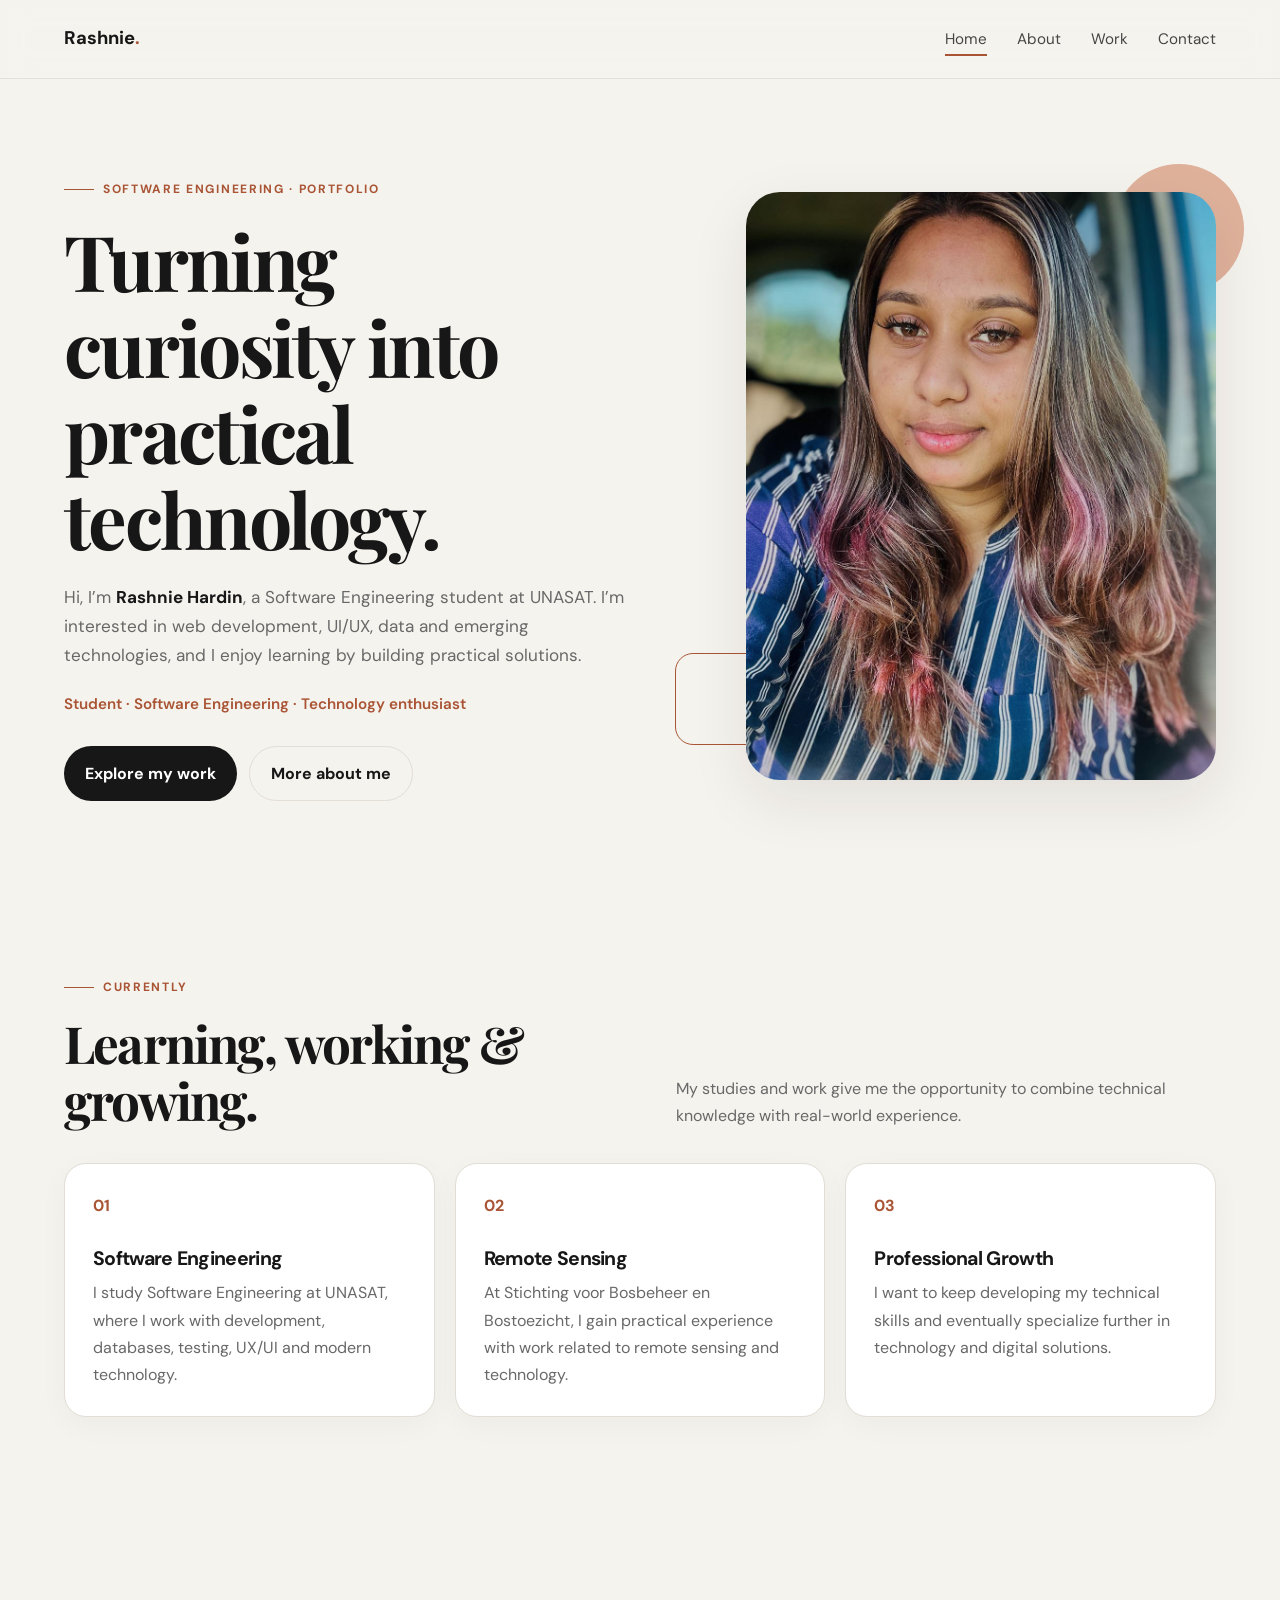
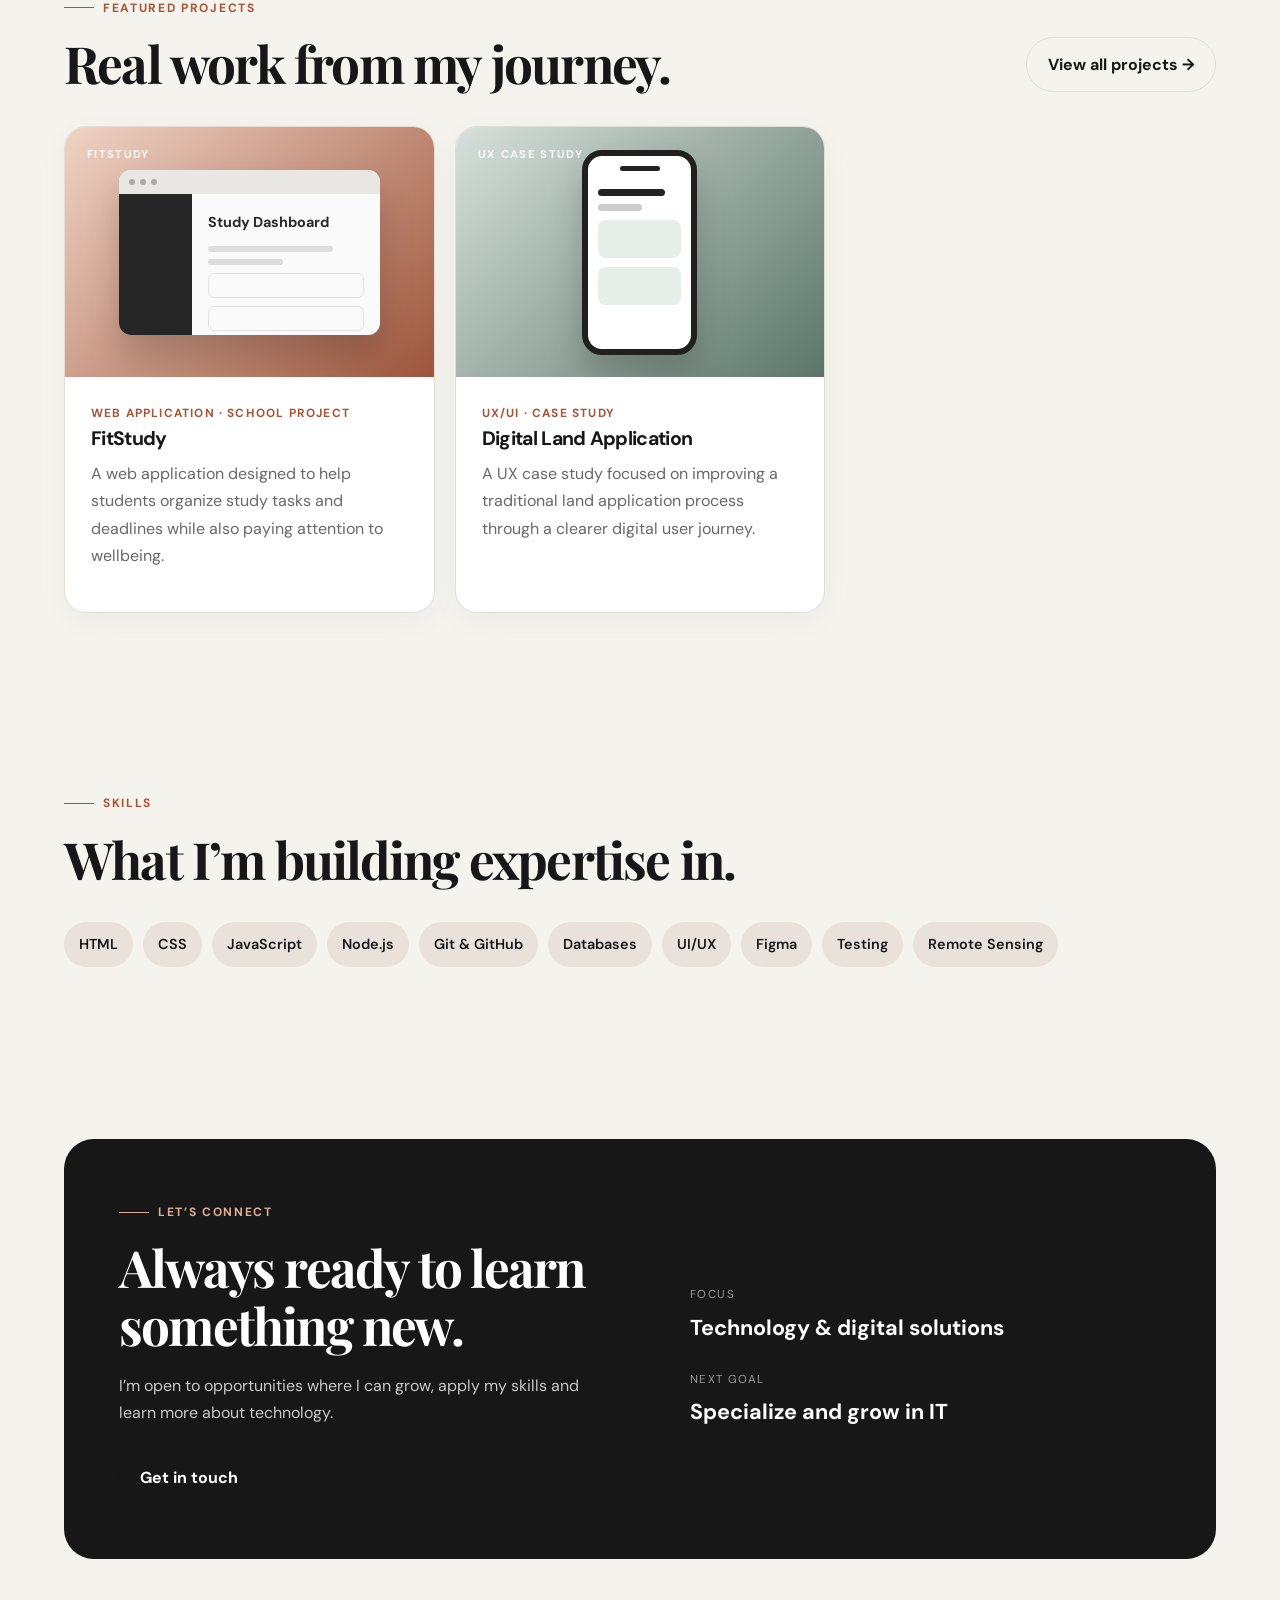
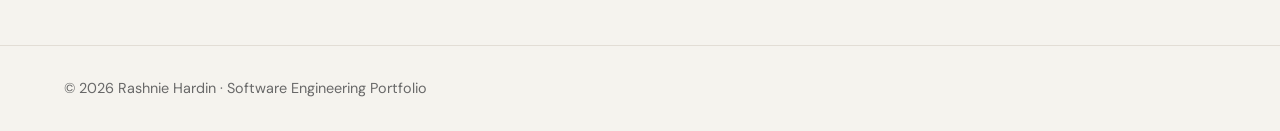
==== index.html @ 49adadfa "Fix Ducky requirements" ====
<!doctype html>
<html lang="en">
<head><meta charset="UTF-8"><meta name="viewport" content="width=device-width,initial-scale=1.0">
<meta name="description" content="Rashnie Hardin — Software Engineering student and aspiring technology professional.">
<title>Home | Rashnie Hardin</title><link rel="icon" href="/img/favicon.png" sizes="32x32" />
<meta property="og:type" content="website">
<meta property="og:title" content="Home | Rashnie Hardin">
<meta property="og:description" content="Rashnie Hardin — Software Engineering student and aspiring technology professional.">
<meta property="og:image" content="https://rashnieh.github.io/img/og-image.png">
<meta property="og:image:width" content="1200">
<meta property="og:image:height" content="630">
<meta name="twitter:card" content="summary_large_image">
<meta name="twitter:title" content="Home | Rashnie Hardin">
<meta name="twitter:description" content="Rashnie Hardin — Software Engineering student and aspiring technology professional.">
<meta name="twitter:image" content="https://rashnieh.github.io/img/og-image.png">
<meta name="twitter:image:width" content="1200">
<meta name="twitter:image:height" content="630"><link rel="stylesheet" href="css/main.css"></head>
<body>
<header class="site-header"><div class="container nav"><a class="brand" href="./index.html">Rashnie<span>.</span></a><button class="menu-toggle" aria-label="Open menu">☰</button><ul class="nav-links"><li><a class="active" href="./index.html">Home</a></li><li><a href="./about.html">About</a></li><li><a href="./work.html">Work</a></li><li><a href="./contact.html">Contact</a></li></ul></div></header>
<main>
<section class="hero"><div class="container hero-grid"><div class="hero-copy"><div class="eyebrow">Software Engineering · Portfolio</div><h1>Turning curiosity into practical technology.</h1><p>Hi, I’m <strong>Rashnie Hardin</strong>, a Software Engineering student at UNASAT. I’m interested in web development, UI/UX, data and emerging technologies, and I enjoy learning by building practical solutions.</p><p class="hero-meta">Student · Software Engineering · Technology enthusiast</p><div class="actions"><a class="btn" href="./work.html">Explore my work</a><a class="btn secondary" href="./about.html">More about me</a></div></div><div class="hero-photo"><img src="./img/profile.jpg" alt="Portrait of Rashnie Hardin"></div></div></section>

<section class="section intro-section"><div class="container"><div class="section-head"><div><div class="eyebrow">Currently</div><h2>Learning, working & growing.</h2></div><p>My studies and work give me the opportunity to combine technical knowledge with real-world experience.</p></div><div class="grid cards"><article class="card"><span class="card-number">01</span><h3>Software Engineering</h3><p>I study Software Engineering at UNASAT, where I work with development, databases, testing, UX/UI and modern technology.</p></article><article class="card"><span class="card-number">02</span><h3>Remote Sensing</h3><p>At Stichting voor Bosbeheer en Bostoezicht, I gain practical experience with work related to remote sensing and technology.</p></article><article class="card"><span class="card-number">03</span><h3>Professional Growth</h3><p>I want to keep developing my technical skills and eventually specialize further in technology and digital solutions.</p></article></div></div></section>

<section class="section"><div class="container"><div class="section-head"><div><div class="eyebrow">Featured projects</div><h2>Real work from my journey.</h2></div><a class="btn secondary" href="./work.html">View all projects →</a></div>
<div class="grid cards">
<a class="card project-card" href="./work.html#fitstudy"><div class="project-visual visual-one"><span class="visual-label">FITSTUDY</span><div class="browser"><div class="browser-top"><i></i><i></i><i></i></div><div class="dashboard"><div class="dash-side"></div><div class="dash-main"><b>Study Dashboard</b><span></span><span class="short"></span><div class="task-row"></div><div class="task-row"></div></div></div></div></div><div class="project-info"><div class="project-type">Web application · School project</div><h3>FitStudy</h3><p>A web application designed to help students organize study tasks and deadlines while also paying attention to wellbeing.</p></div></a>
<a class="card project-card" href="./work.html#digital-land"><div class="project-visual visual-two"><span class="visual-label">UX CASE STUDY</span><div class="phone"><div class="phone-top"></div><div class="phone-line"></div><div class="phone-line short"></div><div class="phone-box"></div><div class="phone-box"></div></div></div><div class="project-info"><div class="project-type">UX/UI · Case study</div><h3>Digital Land Application</h3><p>A UX case study focused on improving a traditional land application process through a clearer digital user journey.</p></div></a>
</div></div></section>

<section class="section skills-section"><div class="container"><div class="section-head"><div><div class="eyebrow">Skills</div><h2>What I’m building expertise in.</h2></div></div><div class="skills"><span class="skill">HTML</span><span class="skill">CSS</span><span class="skill">JavaScript</span><span class="skill">Node.js</span><span class="skill">Git & GitHub</span><span class="skill">Databases</span><span class="skill">UI/UX</span><span class="skill">Figma</span><span class="skill">Testing</span><span class="skill">Remote Sensing</span></div></div></section>
<section class="section"><div class="container"><div class="contact-box"><div><div class="eyebrow light">Let’s connect</div><h2>Always ready to learn something new.</h2><p>I’m open to opportunities where I can grow, apply my skills and learn more about technology.</p><a class="btn" href="./contact.html">Get in touch</a></div><div class="contact-highlight"><span>Focus</span><strong>Technology & digital solutions</strong><span>Next goal</span><strong>Specialize and grow in IT</strong></div></div></div></section>
</main><footer class="footer"><div class="container">© 2026 Rashnie Hardin · Software Engineering Portfolio</div></footer><script src="js/main.js"></script></body></html>
---- css/main.css ----
@import url('https://fonts.googleapis.com/css2?family=DM+Sans:wght@400;500;600;700&family=Playfair+Display:wght@600;700&display=swap');
:root{--bg:#f5f3ee;--surface:#fff;--ink:#171717;--muted:#686868;--accent:#a95434;--accent2:#d29a7e;--line:#e2ddd5;--shadow:0 20px 60px rgba(35,25,18,.09);--radius:22px;--max:1160px}*{box-sizing:border-box;margin:0;padding:0}html{scroll-behavior:smooth}body{font-family:"DM Sans",Arial,sans-serif;background:var(--bg);color:var(--ink);line-height:1.7}a{color:inherit;text-decoration:none}img{max-width:100%;display:block}.container{width:min(var(--max),90%);margin:auto}.site-header{position:sticky;top:0;z-index:50;background:rgba(245,243,238,.92);backdrop-filter:blur(15px);border-bottom:1px solid rgba(226,221,213,.8)}.nav{min-height:78px;display:flex;align-items:center;justify-content:space-between;gap:24px}.brand{font-weight:700;font-size:1.15rem}.brand span{color:var(--accent)}.nav-links{display:flex;gap:30px;list-style:none}.nav-links a{font-size:.95rem;color:#454545;position:relative}.nav-links a:after{content:"";position:absolute;left:0;bottom:-7px;width:0;height:2px;background:var(--accent);transition:.25s}.nav-links a:hover:after,.nav-links a.active:after{width:100%}.menu-toggle{display:none;border:0;background:transparent;font-size:1.6rem;cursor:pointer}.hero{padding:92px 0 82px}.hero-grid{display:grid;grid-template-columns:1.05fr .95fr;align-items:center;gap:72px}.eyebrow{display:inline-flex;align-items:center;gap:9px;color:var(--accent);font-weight:700;text-transform:uppercase;letter-spacing:.14em;font-size:.75rem;margin-bottom:17px}.eyebrow:before{content:"";width:30px;height:1px;background:var(--accent)}.eyebrow.light{color:#e2ad94}.eyebrow.light:before{background:#e2ad94}h1,h2,h3{line-height:1.12;letter-spacing:-.035em}h1,h2{font-family:"Playfair Display",Georgia,serif}h1{font-size:clamp(3rem,6vw,5.6rem);max-width:800px}h2{font-size:clamp(2.15rem,4vw,3.4rem)}h3{font-size:1.22rem}.hero-copy p{font-size:1.07rem;color:var(--muted);max-width:650px;margin:22px 0}.hero-copy strong{color:var(--ink)}.hero-meta{font-weight:600!important;color:var(--accent)!important;font-size:.95rem!important}.actions{display:flex;gap:12px;flex-wrap:wrap;margin-top:28px}.btn{display:inline-flex;align-items:center;justify-content:center;padding:13px 21px;border-radius:999px;background:var(--ink);color:white;font-weight:700;transition:.25s}.btn:hover{transform:translateY(-2px);background:var(--accent)}.btn.secondary{background:transparent;color:var(--ink);border:1px solid var(--line)}.btn.secondary:hover{background:#fff}.hero-photo{position:relative}.hero-photo img{width:100%;max-width:470px;margin-left:auto;aspect-ratio:4/5;object-fit:cover;border-radius:34px;box-shadow:var(--shadow);filter:saturate(.9)}.hero-photo:before{content:"";position:absolute;width:130px;height:130px;border-radius:50%;background:#dfb19b;right:-28px;top:-28px;z-index:-1}.hero-photo:after{content:"";position:absolute;width:90px;height:90px;border:1px solid var(--accent);left:-28px;bottom:35px;border-radius:18px;z-index:-1}.section{padding:86px 0}.soft-section{background:#eee9e1}.section-head{display:flex;justify-content:space-between;gap:30px;align-items:end;margin-bottom:34px}.section-head p{color:var(--muted);max-width:540px}.grid{display:grid;gap:20px}.cards{grid-template-columns:repeat(3,1fr)}.card{background:var(--surface);border:1px solid var(--line);border-radius:var(--radius);padding:28px;box-shadow:0 8px 30px rgba(35,25,18,.035);transition:.25s}.card:hover{transform:translateY(-5px);box-shadow:var(--shadow)}.card p{color:var(--muted);margin-top:10px}.card-number{display:block;color:var(--accent);font-weight:700;margin-bottom:28px}.project-card{overflow:hidden;padding:0}.project-visual{height:250px;padding:25px;display:flex;align-items:center;justify-content:center;position:relative;overflow:hidden}.visual-one{background:linear-gradient(135deg,#f0d3c5,#9d563c)}.visual-two{background:linear-gradient(135deg,#d7e0dc,#5c766b)}.visual-three{background:linear-gradient(135deg,#e5d5b9,#846c49)}.visual-four{background:linear-gradient(135deg,#ddd6e5,#675c76)}.visual-label{position:absolute;top:18px;left:22px;color:rgba(255,255,255,.9);font-size:.7rem;font-weight:700;letter-spacing:.12em}.browser{width:82%;height:165px;background:#fafafa;border-radius:12px;box-shadow:0 20px 35px rgba(0,0,0,.18);overflow:hidden}.browser.large{width:85%;height:225px}.browser-top{height:24px;background:#e9e7e4;display:flex;align-items:center;gap:5px;padding-left:10px}.browser-top i{width:6px;height:6px;border-radius:50%;background:#aaa}.dashboard{display:grid;grid-template-columns:28% 72%;height:calc(100% - 24px)}.dash-side{background:#262626}.dash-main{padding:16px;color:#292929}.dash-main b{display:block;font-size:.9rem;margin-bottom:12px}.dash-main>span{display:block;width:80%;height:6px;background:#ddd;border-radius:6px;margin:7px 0}.dash-main>span.short{width:48%}.task-row{height:25px;border:1px solid #e1e1e1;border-radius:6px;margin-top:8px}.phone{width:115px;height:205px;border:6px solid #202020;border-radius:20px;background:#fff;padding:22px 10px;box-shadow:0 20px 35px rgba(0,0,0,.18)}.phone-top{width:40px;height:5px;border-radius:5px;background:#222;margin:-12px auto 18px}.phone-line{height:7px;width:80%;background:#222;border-radius:5px;margin-bottom:8px}.phone-line.short{width:52%;background:#ccc}.phone-box{height:38px;background:#e7eee9;border-radius:8px;margin-top:9px}.parts{width:190px;height:150px;position:relative}.parts div{position:absolute;background:#5a4635;border-radius:35%}.parts div:nth-child(1){width:70px;height:45px;left:10px;top:10px;transform:rotate(18deg)}.parts div:nth-child(2){width:50px;height:85px;right:15px;top:0;transform:rotate(-25deg)}.parts div:nth-child(3){width:85px;height:35px;left:55px;bottom:20px;transform:rotate(-10deg)}.parts div:nth-child(4){width:38px;height:38px;left:5px;bottom:0;border-radius:50%}.large-parts{transform:scale(1.25)}.code-window{width:78%;background:#1d1d1d;border-radius:13px;padding:28px;color:#eee;display:grid;gap:9px;box-shadow:0 20px 35px rgba(0,0,0,.18)}.code-window span{color:#d6a58e;font-size:1.8rem}.code-window b{font-size:1.2rem}.code-window em{color:#aaa;font-style:normal;font-size:.8rem}.project-info{padding:26px}.project-info h3{margin-top:5px}.project-info p{color:var(--muted);margin:10px 0 17px}.project-type{font-size:.74rem;color:var(--accent);font-weight:700;text-transform:uppercase;letter-spacing:.1em}.tag-list{display:flex;gap:8px;flex-wrap:wrap}.tag{font-size:.76rem;border:1px solid var(--line);padding:6px 10px;border-radius:999px;color:#555}.skills{display:flex;flex-wrap:wrap;gap:10px}.skill{padding:10px 15px;border-radius:999px;background:#e9e2da;font-weight:600;font-size:.9rem}.contact-box{background:var(--ink);color:white;border-radius:30px;padding:55px;display:grid;grid-template-columns:1fr 1fr;gap:60px}.contact-box p{color:#c8c8c8;margin:18px 0 25px}.contact-links{display:grid;gap:12px}.contact-link{padding:16px 18px;border:1px solid #393939;border-radius:14px}.contact-link:hover{border-color:#777}.contact-highlight{display:flex;flex-direction:column;justify-content:center;gap:5px;padding:20px}.contact-highlight span{color:#999;text-transform:uppercase;letter-spacing:.12em;font-size:.72rem;margin-top:18px}.contact-highlight strong{font-size:1.35rem}.page-hero{padding:78px 0 48px}.page-hero p{max-width:700px;color:var(--muted);margin-top:18px;font-size:1.05rem}.about-facts{display:grid;gap:13px}.fact-card{background:white;border:1px solid var(--line);border-radius:17px;padding:20px}.fact-card span{display:block;color:var(--accent);font-size:.75rem;font-weight:700;text-transform:uppercase;letter-spacing:.1em}.fact-card strong{display:block;margin-top:4px}.prose p{color:var(--muted);margin:0 0 18px}.experience-grid{display:grid;grid-template-columns:1fr 1fr;gap:20px}.experience-card{background:white;border:1px solid var(--line);border-radius:22px;padding:30px}.experience-card p{color:var(--muted);margin:13px 0 18px}.experience-top{display:flex;justify-content:space-between;color:var(--accent);font-size:.76rem;font-weight:700;text-transform:uppercase;letter-spacing:.08em;margin-bottom:25px}.timeline{display:grid;gap:15px}.timeline-item{display:grid;grid-template-columns:90px 1fr;gap:25px;padding:22px 0;border-top:1px solid var(--line)}.timeline-item time{color:var(--accent);font-weight:700}.timeline-item p{color:var(--muted);margin-top:5px}.goal-box{background:#e8ddd3;border-radius:28px;padding:48px;max-width:900px}.goal-box p{color:#655d57;max-width:720px;margin-top:15px}.project-list{display:grid;gap:28px}.large-project{display:grid;grid-template-columns:1fr 1fr;background:white;border:1px solid var(--line);border-radius:28px;overflow:hidden}.large-project.reverse .large-project-visual{order:2}.large-project.reverse .large-project-info{order:1}.large-project-visual{min-height:450px;padding:45px;display:flex;align-items:center;justify-content:center;position:relative}.large-project-info{padding:48px;display:flex;flex-direction:column;justify-content:center}.large-project-info h2{margin:8px 0 18px}.large-project-info p{color:var(--muted);margin:0 0 14px}.large-project-info .tag-list{margin-top:10px}.notice{padding:16px 18px;border:1px dashed #cdbfb2;background:#fffaf5;border-radius:14px;color:#655b54;margin-top:20px}form{display:grid;gap:13px}input,textarea{width:100%;padding:15px 16px;border-radius:12px;border:1px solid #3a3a3a;background:#222;color:white;font:inherit;outline:none}input:focus,textarea:focus{border-color:#aaa}textarea{min-height:145px;resize:vertical}button{border:0;cursor:pointer;font:inherit}.footer{padding:30px 0;border-top:1px solid var(--line);color:var(--muted);font-size:.9rem}@media(max-width:850px){.menu-toggle{display:block}.nav-links{display:none;position:absolute;top:78px;left:0;right:0;padding:18px 5%;background:var(--bg);border-bottom:1px solid var(--line);flex-direction:column;gap:15px}.nav-links.open{display:flex}.hero-grid,.contact-box,.large-project{grid-template-columns:1fr;gap:0}.large-project.reverse .large-project-visual,.large-project.reverse .large-project-info{order:initial}.cards{grid-template-columns:1fr 1fr}.experience-grid{grid-template-columns:1fr}.hero{padding-top:55px}.large-project-visual{min-height:350px}.large-project-info{padding:34px}.about-split{grid-template-columns:1fr}.contact-box{gap:30px}}@media(max-width:560px){.cards{grid-template-columns:1fr}.section{padding:60px 0}.contact-box{padding:30px 22px}.timeline-item{grid-template-columns:1fr;gap:5px}.goal-box{padding:30px 22px}.large-project-visual{min-height:280px;padding:25px}.browser{width:92%}.browser.large{width:96%}h1{font-size:2.9rem}}
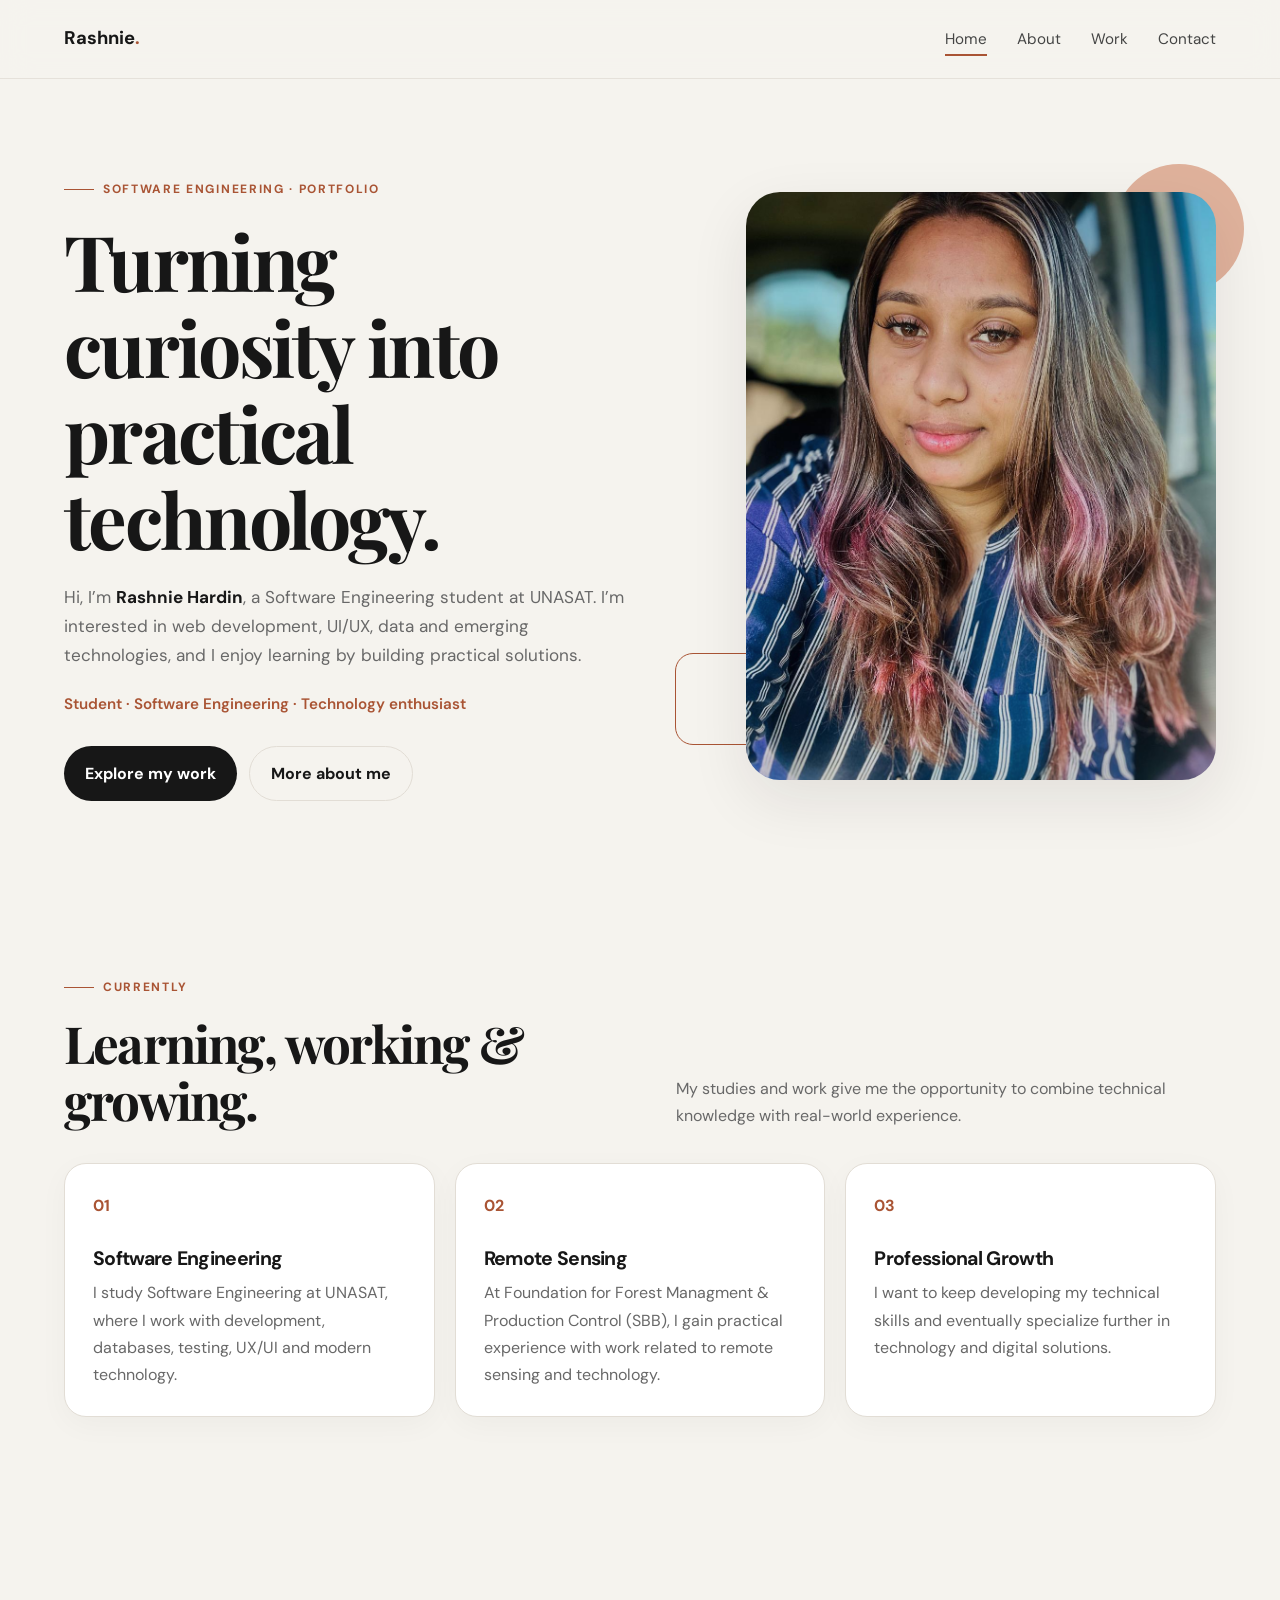
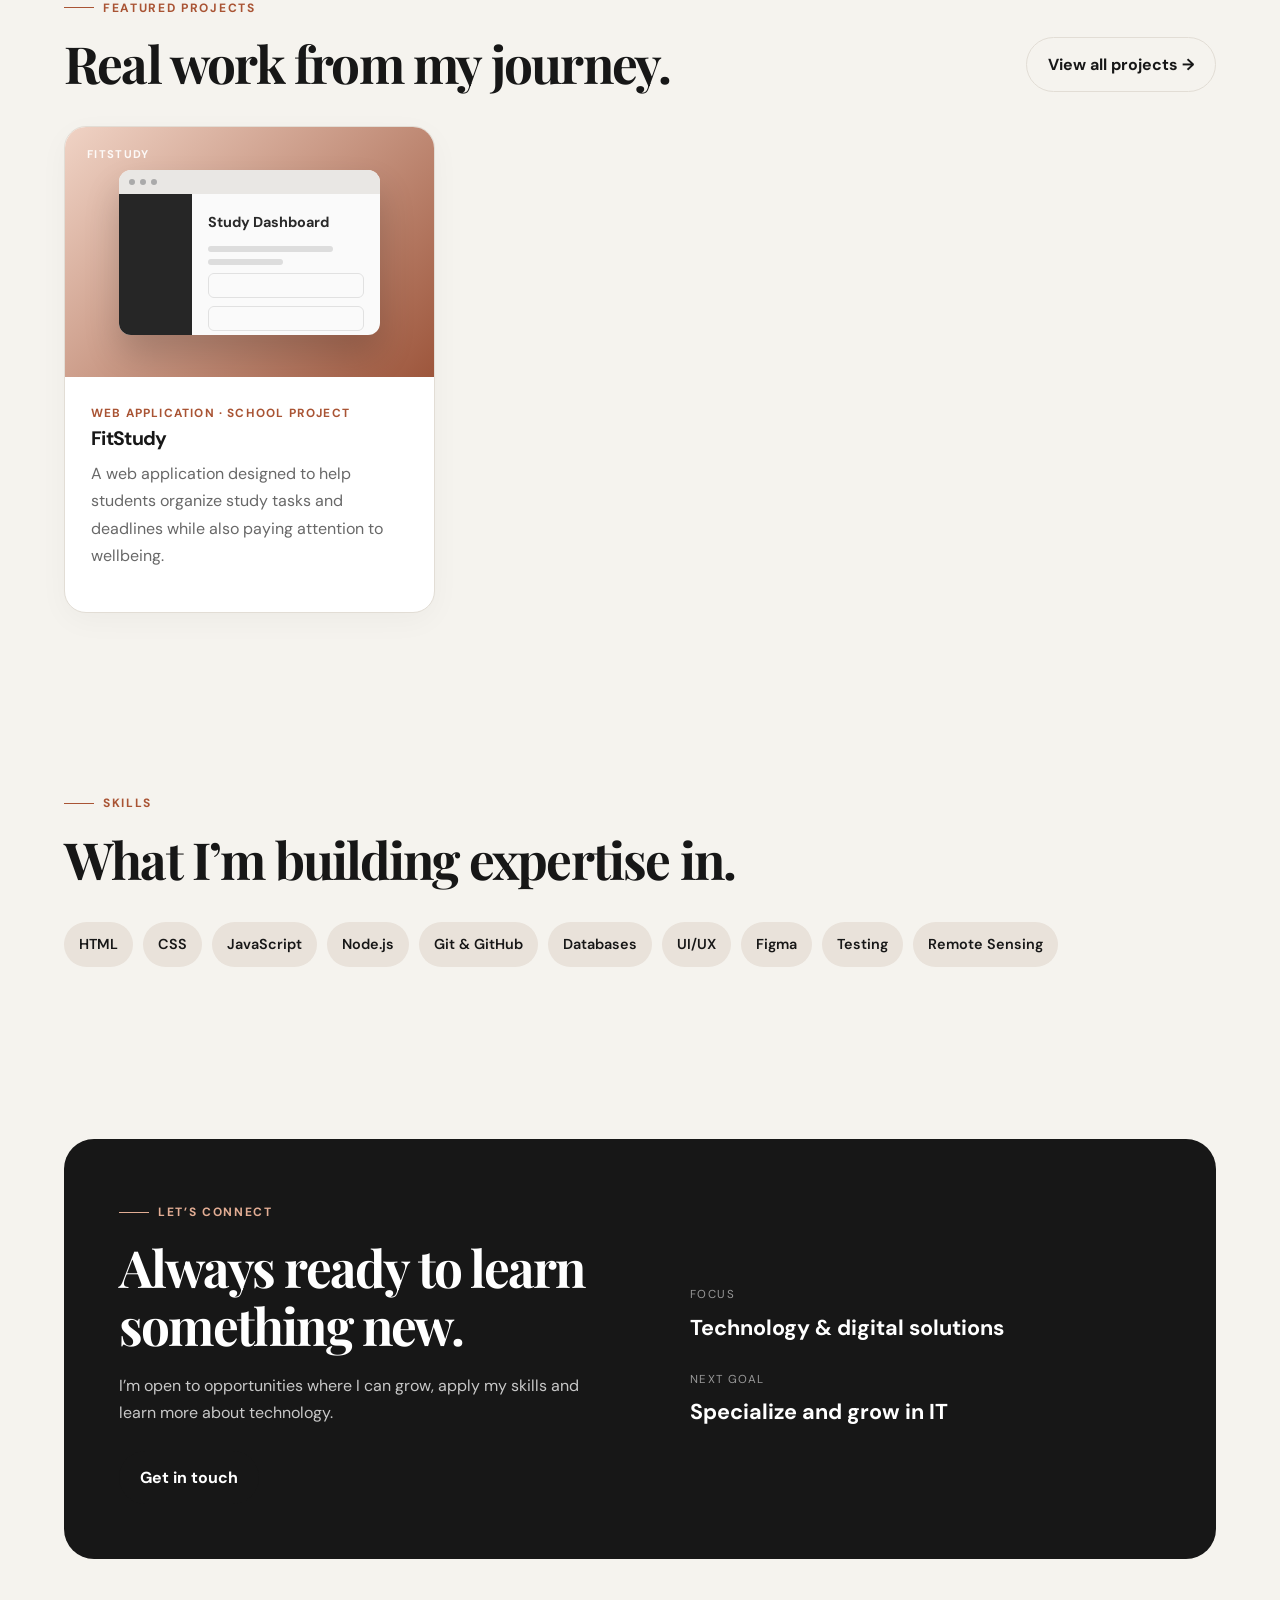
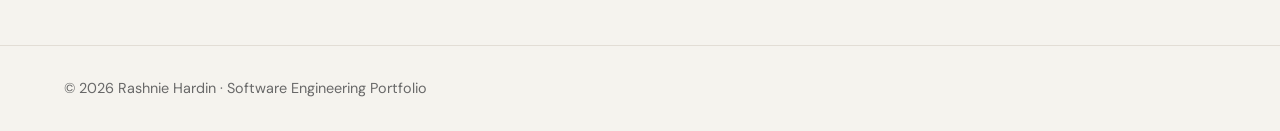
==== commit 7a98c7ad: "Remove Digital Land project from homepage" ====
--- a/index.html
+++ b/index.html
@@ -1,33 +1,257 @@
 <!doctype html>
 <html lang="en">
-<head><meta charset="UTF-8"><meta name="viewport" content="width=device-width,initial-scale=1.0">
-<meta name="description" content="Rashnie Hardin — Software Engineering student and aspiring technology professional.">
-<title>Home | Rashnie Hardin</title><link rel="icon" href="/img/favicon.png" sizes="32x32" />
-<meta property="og:type" content="website">
-<meta property="og:title" content="Home | Rashnie Hardin">
-<meta property="og:description" content="Rashnie Hardin — Software Engineering student and aspiring technology professional.">
-<meta property="og:image" content="https://rashnieh.github.io/img/og-image.png">
-<meta property="og:image:width" content="1200">
-<meta property="og:image:height" content="630">
-<meta name="twitter:card" content="summary_large_image">
-<meta name="twitter:title" content="Home | Rashnie Hardin">
-<meta name="twitter:description" content="Rashnie Hardin — Software Engineering student and aspiring technology professional.">
-<meta name="twitter:image" content="https://rashnieh.github.io/img/og-image.png">
-<meta name="twitter:image:width" content="1200">
-<meta name="twitter:image:height" content="630"><link rel="stylesheet" href="css/main.css"></head>
+<head>
+  <meta charset="UTF-8">
+  <meta name="viewport" content="width=device-width, initial-scale=1.0">
+
+  <meta name="description" content="Rashnie Hardin — Software Engineering student and aspiring technology professional.">
+
+  <title>Home | Rashnie Hardin</title>
+
+  <link rel="icon" href="/img/favicon.png" sizes="32x32">
+
+  <meta property="og:type" content="website">
+  <meta property="og:title" content="Home | Rashnie Hardin">
+  <meta property="og:description" content="Rashnie Hardin — Software Engineering student and aspiring technology professional.">
+  <meta property="og:image" content="https://rashnieh.github.io/img/og-image.png">
+  <meta property="og:image:width" content="1200">
+  <meta property="og:image:height" content="630">
+
+  <meta name="twitter:card" content="summary_large_image">
+  <meta name="twitter:title" content="Home | Rashnie Hardin">
+  <meta name="twitter:description" content="Rashnie Hardin — Software Engineering student and aspiring technology professional.">
+  <meta name="twitter:image" content="https://rashnieh.github.io/img/og-image.png">
+  <meta name="twitter:image:width" content="1200">
+  <meta name="twitter:image:height" content="630">
+
+  <link rel="stylesheet" href="css/main.css">
+</head>
+
 <body>
-<header class="site-header"><div class="container nav"><a class="brand" href="./index.html">Rashnie<span>.</span></a><button class="menu-toggle" aria-label="Open menu">☰</button><ul class="nav-links"><li><a class="active" href="./index.html">Home</a></li><li><a href="./about.html">About</a></li><li><a href="./work.html">Work</a></li><li><a href="./contact.html">Contact</a></li></ul></div></header>
-<main>
-<section class="hero"><div class="container hero-grid"><div class="hero-copy"><div class="eyebrow">Software Engineering · Portfolio</div><h1>Turning curiosity into practical technology.</h1><p>Hi, I’m <strong>Rashnie Hardin</strong>, a Software Engineering student at UNASAT. I’m interested in web development, UI/UX, data and emerging technologies, and I enjoy learning by building practical solutions.</p><p class="hero-meta">Student · Software Engineering · Technology enthusiast</p><div class="actions"><a class="btn" href="./work.html">Explore my work</a><a class="btn secondary" href="./about.html">More about me</a></div></div><div class="hero-photo"><img src="./img/profile.jpg" alt="Portrait of Rashnie Hardin"></div></div></section>
-
-<section class="section intro-section"><div class="container"><div class="section-head"><div><div class="eyebrow">Currently</div><h2>Learning, working & growing.</h2></div><p>My studies and work give me the opportunity to combine technical knowledge with real-world experience.</p></div><div class="grid cards"><article class="card"><span class="card-number">01</span><h3>Software Engineering</h3><p>I study Software Engineering at UNASAT, where I work with development, databases, testing, UX/UI and modern technology.</p></article><article class="card"><span class="card-number">02</span><h3>Remote Sensing</h3><p>At Stichting voor Bosbeheer en Bostoezicht, I gain practical experience with work related to remote sensing and technology.</p></article><article class="card"><span class="card-number">03</span><h3>Professional Growth</h3><p>I want to keep developing my technical skills and eventually specialize further in technology and digital solutions.</p></article></div></div></section>
-
-<section class="section"><div class="container"><div class="section-head"><div><div class="eyebrow">Featured projects</div><h2>Real work from my journey.</h2></div><a class="btn secondary" href="./work.html">View all projects →</a></div>
-<div class="grid cards">
-<a class="card project-card" href="./work.html#fitstudy"><div class="project-visual visual-one"><span class="visual-label">FITSTUDY</span><div class="browser"><div class="browser-top"><i></i><i></i><i></i></div><div class="dashboard"><div class="dash-side"></div><div class="dash-main"><b>Study Dashboard</b><span></span><span class="short"></span><div class="task-row"></div><div class="task-row"></div></div></div></div></div><div class="project-info"><div class="project-type">Web application · School project</div><h3>FitStudy</h3><p>A web application designed to help students organize study tasks and deadlines while also paying attention to wellbeing.</p></div></a>
-<a class="card project-card" href="./work.html#digital-land"><div class="project-visual visual-two"><span class="visual-label">UX CASE STUDY</span><div class="phone"><div class="phone-top"></div><div class="phone-line"></div><div class="phone-line short"></div><div class="phone-box"></div><div class="phone-box"></div></div></div><div class="project-info"><div class="project-type">UX/UI · Case study</div><h3>Digital Land Application</h3><p>A UX case study focused on improving a traditional land application process through a clearer digital user journey.</p></div></a>
-</div></div></section>
-
-<section class="section skills-section"><div class="container"><div class="section-head"><div><div class="eyebrow">Skills</div><h2>What I’m building expertise in.</h2></div></div><div class="skills"><span class="skill">HTML</span><span class="skill">CSS</span><span class="skill">JavaScript</span><span class="skill">Node.js</span><span class="skill">Git & GitHub</span><span class="skill">Databases</span><span class="skill">UI/UX</span><span class="skill">Figma</span><span class="skill">Testing</span><span class="skill">Remote Sensing</span></div></div></section>
-<section class="section"><div class="container"><div class="contact-box"><div><div class="eyebrow light">Let’s connect</div><h2>Always ready to learn something new.</h2><p>I’m open to opportunities where I can grow, apply my skills and learn more about technology.</p><a class="btn" href="./contact.html">Get in touch</a></div><div class="contact-highlight"><span>Focus</span><strong>Technology & digital solutions</strong><span>Next goal</span><strong>Specialize and grow in IT</strong></div></div></div></section>
-</main><footer class="footer"><div class="container">© 2026 Rashnie Hardin · Software Engineering Portfolio</div></footer><script src="js/main.js"></script></body></html>+
+  <header class="site-header">
+    <div class="container nav">
+      <a class="brand" href="./index.html">Rashnie<span>.</span></a>
+
+      <button class="menu-toggle" aria-label="Open menu">☰</button>
+
+      <ul class="nav-links">
+        <li><a class="active" href="./index.html">Home</a></li>
+        <li><a href="./about.html">About</a></li>
+        <li><a href="./work.html">Work</a></li>
+        <li><a href="./contact.html">Contact</a></li>
+      </ul>
+    </div>
+  </header>
+
+  <main>
+
+    <section class="hero">
+      <div class="container hero-grid">
+
+        <div class="hero-copy">
+          <div class="eyebrow">Software Engineering · Portfolio</div>
+
+          <h1>Turning curiosity into practical technology.</h1>
+
+          <p>
+            Hi, I’m <strong>Rashnie Hardin</strong>, a Software Engineering
+            student at UNASAT. I’m interested in web development, UI/UX, data
+            and emerging technologies, and I enjoy learning by building
+            practical solutions.
+          </p>
+
+          <p class="hero-meta">
+            Student · Software Engineering · Technology enthusiast
+          </p>
+
+          <div class="actions">
+            <a class="btn" href="./work.html">Explore my work</a>
+            <a class="btn secondary" href="./about.html">More about me</a>
+          </div>
+        </div>
+
+        <div class="hero-photo">
+          <img src="./img/profile.jpg" alt="Portrait of Rashnie Hardin">
+        </div>
+
+      </div>
+    </section>
+
+    <section class="section intro-section">
+      <div class="container">
+
+        <div class="section-head">
+          <div>
+            <div class="eyebrow">Currently</div>
+            <h2>Learning, working & growing.</h2>
+          </div>
+
+          <p>
+            My studies and work give me the opportunity to combine technical
+            knowledge with real-world experience.
+          </p>
+        </div>
+
+        <div class="grid cards">
+
+          <article class="card">
+            <span class="card-number">01</span>
+            <h3>Software Engineering</h3>
+            <p>
+              I study Software Engineering at UNASAT, where I work with
+              development, databases, testing, UX/UI and modern technology.
+            </p>
+          </article>
+
+          <article class="card">
+            <span class="card-number">02</span>
+            <h3>Remote Sensing</h3>
+            <p>
+              At Foundation for Forest Managment & Production Control (SBB), I gain practical
+              experience with work related to remote sensing and technology.
+            </p>
+          </article>
+
+          <article class="card">
+            <span class="card-number">03</span>
+            <h3>Professional Growth</h3>
+            <p>
+              I want to keep developing my technical skills and eventually
+              specialize further in technology and digital solutions.
+            </p>
+          </article>
+
+        </div>
+      </div>
+    </section>
+
+    <section class="section">
+      <div class="container">
+
+        <div class="section-head">
+          <div>
+            <div class="eyebrow">Featured projects</div>
+            <h2>Real work from my journey.</h2>
+          </div>
+
+          <a class="btn secondary" href="./work.html">View all projects →</a>
+        </div>
+
+        <div class="grid cards">
+
+          <a class="card project-card" href="./work.html#fitstudy">
+
+            <div class="project-visual visual-one">
+              <span class="visual-label">FITSTUDY</span>
+
+              <div class="browser">
+                <div class="browser-top">
+                  <i></i>
+                  <i></i>
+                  <i></i>
+                </div>
+
+                <div class="dashboard">
+                  <div class="dash-side"></div>
+
+                  <div class="dash-main">
+                    <b>Study Dashboard</b>
+                    <span></span>
+                    <span class="short"></span>
+
+                    <div class="task-row"></div>
+                    <div class="task-row"></div>
+                  </div>
+                </div>
+              </div>
+            </div>
+
+            <div class="project-info">
+              <div class="project-type">
+                Web application · School project
+              </div>
+
+              <h3>FitStudy</h3>
+
+              <p>
+                A web application designed to help students organize study
+                tasks and deadlines while also paying attention to wellbeing.
+              </p>
+            </div>
+
+          </a>
+
+        </div>
+      </div>
+    </section>
+
+    <section class="section skills-section">
+      <div class="container">
+
+        <div class="section-head">
+          <div>
+            <div class="eyebrow">Skills</div>
+            <h2>What I’m building expertise in.</h2>
+          </div>
+        </div>
+
+        <div class="skills">
+          <span class="skill">HTML</span>
+          <span class="skill">CSS</span>
+          <span class="skill">JavaScript</span>
+          <span class="skill">Node.js</span>
+          <span class="skill">Git & GitHub</span>
+          <span class="skill">Databases</span>
+          <span class="skill">UI/UX</span>
+          <span class="skill">Figma</span>
+          <span class="skill">Testing</span>
+          <span class="skill">Remote Sensing</span>
+        </div>
+
+      </div>
+    </section>
+
+    <section class="section">
+      <div class="container">
+
+        <div class="contact-box">
+
+          <div>
+            <div class="eyebrow light">Let’s connect</div>
+
+            <h2>Always ready to learn something new.</h2>
+
+            <p>
+              I’m open to opportunities where I can grow, apply my skills and
+              learn more about technology.
+            </p>
+
+            <a class="btn" href="./contact.html">Get in touch</a>
+          </div>
+
+          <div class="contact-highlight">
+            <span>Focus</span>
+            <strong>Technology & digital solutions</strong>
+
+            <span>Next goal</span>
+            <strong>Specialize and grow in IT</strong>
+          </div>
+
+        </div>
+
+      </div>
+    </section>
+
+  </main>
+
+  <footer class="footer">
+    <div class="container">
+      © 2026 Rashnie Hardin · Software Engineering Portfolio
+    </div>
+  </footer>
+
+  <script src="js/main.js"></script>
+
+</body>
+</html>
--- a/css/main.css
+++ b/css/main.css
@@ -1,2 +1,950 @@
 @import url('https://fonts.googleapis.com/css2?family=DM+Sans:wght@400;500;600;700&family=Playfair+Display:wght@600;700&display=swap');
-:root{--bg:#f5f3ee;--surface:#fff;--ink:#171717;--muted:#686868;--accent:#a95434;--accent2:#d29a7e;--line:#e2ddd5;--shadow:0 20px 60px rgba(35,25,18,.09);--radius:22px;--max:1160px}*{box-sizing:border-box;margin:0;padding:0}html{scroll-behavior:smooth}body{font-family:"DM Sans",Arial,sans-serif;background:var(--bg);color:var(--ink);line-height:1.7}a{color:inherit;text-decoration:none}img{max-width:100%;display:block}.container{width:min(var(--max),90%);margin:auto}.site-header{position:sticky;top:0;z-index:50;background:rgba(245,243,238,.92);backdrop-filter:blur(15px);border-bottom:1px solid rgba(226,221,213,.8)}.nav{min-height:78px;display:flex;align-items:center;justify-content:space-between;gap:24px}.brand{font-weight:700;font-size:1.15rem}.brand span{color:var(--accent)}.nav-links{display:flex;gap:30px;list-style:none}.nav-links a{font-size:.95rem;color:#454545;position:relative}.nav-links a:after{content:"";position:absolute;left:0;bottom:-7px;width:0;height:2px;background:var(--accent);transition:.25s}.nav-links a:hover:after,.nav-links a.active:after{width:100%}.menu-toggle{display:none;border:0;background:transparent;font-size:1.6rem;cursor:pointer}.hero{padding:92px 0 82px}.hero-grid{display:grid;grid-template-columns:1.05fr .95fr;align-items:center;gap:72px}.eyebrow{display:inline-flex;align-items:center;gap:9px;color:var(--accent);font-weight:700;text-transform:uppercase;letter-spacing:.14em;font-size:.75rem;margin-bottom:17px}.eyebrow:before{content:"";width:30px;height:1px;background:var(--accent)}.eyebrow.light{color:#e2ad94}.eyebrow.light:before{background:#e2ad94}h1,h2,h3{line-height:1.12;letter-spacing:-.035em}h1,h2{font-family:"Playfair Display",Georgia,serif}h1{font-size:clamp(3rem,6vw,5.6rem);max-width:800px}h2{font-size:clamp(2.15rem,4vw,3.4rem)}h3{font-size:1.22rem}.hero-copy p{font-size:1.07rem;color:var(--muted);max-width:650px;margin:22px 0}.hero-copy strong{color:var(--ink)}.hero-meta{font-weight:600!important;color:var(--accent)!important;font-size:.95rem!important}.actions{display:flex;gap:12px;flex-wrap:wrap;margin-top:28px}.btn{display:inline-flex;align-items:center;justify-content:center;padding:13px 21px;border-radius:999px;background:var(--ink);color:white;font-weight:700;transition:.25s}.btn:hover{transform:translateY(-2px);background:var(--accent)}.btn.secondary{background:transparent;color:var(--ink);border:1px solid var(--line)}.btn.secondary:hover{background:#fff}.hero-photo{position:relative}.hero-photo img{width:100%;max-width:470px;margin-left:auto;aspect-ratio:4/5;object-fit:cover;border-radius:34px;box-shadow:var(--shadow);filter:saturate(.9)}.hero-photo:before{content:"";position:absolute;width:130px;height:130px;border-radius:50%;background:#dfb19b;right:-28px;top:-28px;z-index:-1}.hero-photo:after{content:"";position:absolute;width:90px;height:90px;border:1px solid var(--accent);left:-28px;bottom:35px;border-radius:18px;z-index:-1}.section{padding:86px 0}.soft-section{background:#eee9e1}.section-head{display:flex;justify-content:space-between;gap:30px;align-items:end;margin-bottom:34px}.section-head p{color:var(--muted);max-width:540px}.grid{display:grid;gap:20px}.cards{grid-template-columns:repeat(3,1fr)}.card{background:var(--surface);border:1px solid var(--line);border-radius:var(--radius);padding:28px;box-shadow:0 8px 30px rgba(35,25,18,.035);transition:.25s}.card:hover{transform:translateY(-5px);box-shadow:var(--shadow)}.card p{color:var(--muted);margin-top:10px}.card-number{display:block;color:var(--accent);font-weight:700;margin-bottom:28px}.project-card{overflow:hidden;padding:0}.project-visual{height:250px;padding:25px;display:flex;align-items:center;justify-content:center;position:relative;overflow:hidden}.visual-one{background:linear-gradient(135deg,#f0d3c5,#9d563c)}.visual-two{background:linear-gradient(135deg,#d7e0dc,#5c766b)}.visual-three{background:linear-gradient(135deg,#e5d5b9,#846c49)}.visual-four{background:linear-gradient(135deg,#ddd6e5,#675c76)}.visual-label{position:absolute;top:18px;left:22px;color:rgba(255,255,255,.9);font-size:.7rem;font-weight:700;letter-spacing:.12em}.browser{width:82%;height:165px;background:#fafafa;border-radius:12px;box-shadow:0 20px 35px rgba(0,0,0,.18);overflow:hidden}.browser.large{width:85%;height:225px}.browser-top{height:24px;background:#e9e7e4;display:flex;align-items:center;gap:5px;padding-left:10px}.browser-top i{width:6px;height:6px;border-radius:50%;background:#aaa}.dashboard{display:grid;grid-template-columns:28% 72%;height:calc(100% - 24px)}.dash-side{background:#262626}.dash-main{padding:16px;color:#292929}.dash-main b{display:block;font-size:.9rem;margin-bottom:12px}.dash-main>span{display:block;width:80%;height:6px;background:#ddd;border-radius:6px;margin:7px 0}.dash-main>span.short{width:48%}.task-row{height:25px;border:1px solid #e1e1e1;border-radius:6px;margin-top:8px}.phone{width:115px;height:205px;border:6px solid #202020;border-radius:20px;background:#fff;padding:22px 10px;box-shadow:0 20px 35px rgba(0,0,0,.18)}.phone-top{width:40px;height:5px;border-radius:5px;background:#222;margin:-12px auto 18px}.phone-line{height:7px;width:80%;background:#222;border-radius:5px;margin-bottom:8px}.phone-line.short{width:52%;background:#ccc}.phone-box{height:38px;background:#e7eee9;border-radius:8px;margin-top:9px}.parts{width:190px;height:150px;position:relative}.parts div{position:absolute;background:#5a4635;border-radius:35%}.parts div:nth-child(1){width:70px;height:45px;left:10px;top:10px;transform:rotate(18deg)}.parts div:nth-child(2){width:50px;height:85px;right:15px;top:0;transform:rotate(-25deg)}.parts div:nth-child(3){width:85px;height:35px;left:55px;bottom:20px;transform:rotate(-10deg)}.parts div:nth-child(4){width:38px;height:38px;left:5px;bottom:0;border-radius:50%}.large-parts{transform:scale(1.25)}.code-window{width:78%;background:#1d1d1d;border-radius:13px;padding:28px;color:#eee;display:grid;gap:9px;box-shadow:0 20px 35px rgba(0,0,0,.18)}.code-window span{color:#d6a58e;font-size:1.8rem}.code-window b{font-size:1.2rem}.code-window em{color:#aaa;font-style:normal;font-size:.8rem}.project-info{padding:26px}.project-info h3{margin-top:5px}.project-info p{color:var(--muted);margin:10px 0 17px}.project-type{font-size:.74rem;color:var(--accent);font-weight:700;text-transform:uppercase;letter-spacing:.1em}.tag-list{display:flex;gap:8px;flex-wrap:wrap}.tag{font-size:.76rem;border:1px solid var(--line);padding:6px 10px;border-radius:999px;color:#555}.skills{display:flex;flex-wrap:wrap;gap:10px}.skill{padding:10px 15px;border-radius:999px;background:#e9e2da;font-weight:600;font-size:.9rem}.contact-box{background:var(--ink);color:white;border-radius:30px;padding:55px;display:grid;grid-template-columns:1fr 1fr;gap:60px}.contact-box p{color:#c8c8c8;margin:18px 0 25px}.contact-links{display:grid;gap:12px}.contact-link{padding:16px 18px;border:1px solid #393939;border-radius:14px}.contact-link:hover{border-color:#777}.contact-highlight{display:flex;flex-direction:column;justify-content:center;gap:5px;padding:20px}.contact-highlight span{color:#999;text-transform:uppercase;letter-spacing:.12em;font-size:.72rem;margin-top:18px}.contact-highlight strong{font-size:1.35rem}.page-hero{padding:78px 0 48px}.page-hero p{max-width:700px;color:var(--muted);margin-top:18px;font-size:1.05rem}.about-facts{display:grid;gap:13px}.fact-card{background:white;border:1px solid var(--line);border-radius:17px;padding:20px}.fact-card span{display:block;color:var(--accent);font-size:.75rem;font-weight:700;text-transform:uppercase;letter-spacing:.1em}.fact-card strong{display:block;margin-top:4px}.prose p{color:var(--muted);margin:0 0 18px}.experience-grid{display:grid;grid-template-columns:1fr 1fr;gap:20px}.experience-card{background:white;border:1px solid var(--line);border-radius:22px;padding:30px}.experience-card p{color:var(--muted);margin:13px 0 18px}.experience-top{display:flex;justify-content:space-between;color:var(--accent);font-size:.76rem;font-weight:700;text-transform:uppercase;letter-spacing:.08em;margin-bottom:25px}.timeline{display:grid;gap:15px}.timeline-item{display:grid;grid-template-columns:90px 1fr;gap:25px;padding:22px 0;border-top:1px solid var(--line)}.timeline-item time{color:var(--accent);font-weight:700}.timeline-item p{color:var(--muted);margin-top:5px}.goal-box{background:#e8ddd3;border-radius:28px;padding:48px;max-width:900px}.goal-box p{color:#655d57;max-width:720px;margin-top:15px}.project-list{display:grid;gap:28px}.large-project{display:grid;grid-template-columns:1fr 1fr;background:white;border:1px solid var(--line);border-radius:28px;overflow:hidden}.large-project.reverse .large-project-visual{order:2}.large-project.reverse .large-project-info{order:1}.large-project-visual{min-height:450px;padding:45px;display:flex;align-items:center;justify-content:center;position:relative}.large-project-info{padding:48px;display:flex;flex-direction:column;justify-content:center}.large-project-info h2{margin:8px 0 18px}.large-project-info p{color:var(--muted);margin:0 0 14px}.large-project-info .tag-list{margin-top:10px}.notice{padding:16px 18px;border:1px dashed #cdbfb2;background:#fffaf5;border-radius:14px;color:#655b54;margin-top:20px}form{display:grid;gap:13px}input,textarea{width:100%;padding:15px 16px;border-radius:12px;border:1px solid #3a3a3a;background:#222;color:white;font:inherit;outline:none}input:focus,textarea:focus{border-color:#aaa}textarea{min-height:145px;resize:vertical}button{border:0;cursor:pointer;font:inherit}.footer{padding:30px 0;border-top:1px solid var(--line);color:var(--muted);font-size:.9rem}@media(max-width:850px){.menu-toggle{display:block}.nav-links{display:none;position:absolute;top:78px;left:0;right:0;padding:18px 5%;background:var(--bg);border-bottom:1px solid var(--line);flex-direction:column;gap:15px}.nav-links.open{display:flex}.hero-grid,.contact-box,.large-project{grid-template-columns:1fr;gap:0}.large-project.reverse .large-project-visual,.large-project.reverse .large-project-info{order:initial}.cards{grid-template-columns:1fr 1fr}.experience-grid{grid-template-columns:1fr}.hero{padding-top:55px}.large-project-visual{min-height:350px}.large-project-info{padding:34px}.about-split{grid-template-columns:1fr}.contact-box{gap:30px}}@media(max-width:560px){.cards{grid-template-columns:1fr}.section{padding:60px 0}.contact-box{padding:30px 22px}.timeline-item{grid-template-columns:1fr;gap:5px}.goal-box{padding:30px 22px}.large-project-visual{min-height:280px;padding:25px}.browser{width:92%}.browser.large{width:96%}h1{font-size:2.9rem}}
+
+:root {
+    --bg: #f5f3ee;
+    --surface: #fff;
+    --ink: #171717;
+    --muted: #686868;
+    --accent: #a95434;
+    --accent2: #d29a7e;
+    --line: #e2ddd5;
+    --shadow: 0 20px 60px rgba(35, 25, 18, .09);
+    --radius: 22px;
+    --max: 1160px
+}
+
+* {
+    box-sizing: border-box;
+    margin: 0;
+    padding: 0
+}
+
+html {
+    scroll-behavior: smooth
+}
+
+body {
+    font-family: "DM Sans", Arial, sans-serif;
+    background: var(--bg);
+    color: var(--ink);
+    line-height: 1.7
+}
+
+a {
+    color: inherit;
+    text-decoration: none
+}
+
+img {
+    max-width: 100%;
+    display: block
+}
+
+.container {
+    width: min(var(--max), 90%);
+    margin: auto
+}
+
+.site-header {
+    position: sticky;
+    top: 0;
+    z-index: 50;
+    background: rgba(245, 243, 238, .92);
+    backdrop-filter: blur(15px);
+    border-bottom: 1px solid rgba(226, 221, 213, .8)
+}
+
+.nav {
+    min-height: 78px;
+    display: flex;
+    align-items: center;
+    justify-content: space-between;
+    gap: 24px
+}
+
+.brand {
+    font-weight: 700;
+    font-size: 1.15rem
+}
+
+.brand span {
+    color: var(--accent)
+}
+
+.nav-links {
+    display: flex;
+    gap: 30px;
+    list-style: none
+}
+
+.nav-links a {
+    font-size: .95rem;
+    color: #454545;
+    position: relative
+}
+
+.nav-links a:after {
+    content: "";
+    position: absolute;
+    left: 0;
+    bottom: -7px;
+    width: 0;
+    height: 2px;
+    background: var(--accent);
+    transition: .25s
+}
+
+.nav-links a:hover:after,
+.nav-links a.active:after {
+    width: 100%
+}
+
+.menu-toggle {
+    display: none;
+    border: 0;
+    background: transparent;
+    font-size: 1.6rem;
+    cursor: pointer
+}
+
+.hero {
+    padding: 92px 0 82px
+}
+
+.hero-grid {
+    display: grid;
+    grid-template-columns: 1.05fr .95fr;
+    align-items: center;
+    gap: 72px
+}
+
+.eyebrow {
+    display: inline-flex;
+    align-items: center;
+    gap: 9px;
+    color: var(--accent);
+    font-weight: 700;
+    text-transform: uppercase;
+    letter-spacing: .14em;
+    font-size: .75rem;
+    margin-bottom: 17px
+}
+
+.eyebrow:before {
+    content: "";
+    width: 30px;
+    height: 1px;
+    background: var(--accent)
+}
+
+.eyebrow.light {
+    color: #e2ad94
+}
+
+.eyebrow.light:before {
+    background: #e2ad94
+}
+
+h1,
+h2,
+h3 {
+    line-height: 1.12;
+    letter-spacing: -.035em
+}
+
+h1,
+h2 {
+    font-family: "Playfair Display", Georgia, serif
+}
+
+h1 {
+    font-size: clamp(3rem, 6vw, 5.6rem);
+    max-width: 800px
+}
+
+h2 {
+    font-size: clamp(2.15rem, 4vw, 3.4rem)
+}
+
+h3 {
+    font-size: 1.22rem
+}
+
+.hero-copy p {
+    font-size: 1.07rem;
+    color: var(--muted);
+    max-width: 650px;
+    margin: 22px 0
+}
+
+.hero-copy strong {
+    color: var(--ink)
+}
+
+.hero-meta {
+    font-weight: 600 !important;
+    color: var(--accent) !important;
+    font-size: .95rem !important
+}
+
+.actions {
+    display: flex;
+    gap: 12px;
+    flex-wrap: wrap;
+    margin-top: 28px
+}
+
+.btn {
+    display: inline-flex;
+    align-items: center;
+    justify-content: center;
+    padding: 13px 21px;
+    border-radius: 999px;
+    background: var(--ink);
+    color: white;
+    font-weight: 700;
+    transition: .25s
+}
+
+.btn:hover {
+    transform: translateY(-2px);
+    background: var(--accent)
+}
+
+.btn.secondary {
+    background: transparent;
+    color: var(--ink);
+    border: 1px solid var(--line)
+}
+
+.btn.secondary:hover {
+    background: #fff
+}
+
+.hero-photo {
+    position: relative
+}
+
+.hero-photo img {
+    width: 100%;
+    max-width: 470px;
+    margin-left: auto;
+    aspect-ratio: 4/5;
+    object-fit: cover;
+    border-radius: 34px;
+    box-shadow: var(--shadow);
+    filter: saturate(.9)
+}
+
+.hero-photo:before {
+    content: "";
+    position: absolute;
+    width: 130px;
+    height: 130px;
+    border-radius: 50%;
+    background: #dfb19b;
+    right: -28px;
+    top: -28px;
+    z-index: -1
+}
+
+.hero-photo:after {
+    content: "";
+    position: absolute;
+    width: 90px;
+    height: 90px;
+    border: 1px solid var(--accent);
+    left: -28px;
+    bottom: 35px;
+    border-radius: 18px;
+    z-index: -1
+}
+
+.section {
+    padding: 86px 0
+}
+
+.soft-section {
+    background: #eee9e1
+}
+
+.section-head {
+    display: flex;
+    justify-content: space-between;
+    gap: 30px;
+    align-items: end;
+    margin-bottom: 34px
+}
+
+.section-head p {
+    color: var(--muted);
+    max-width: 540px
+}
+
+.grid {
+    display: grid;
+    gap: 20px
+}
+
+.cards {
+    grid-template-columns: repeat(3, 1fr)
+}
+
+.card {
+    background: var(--surface);
+    border: 1px solid var(--line);
+    border-radius: var(--radius);
+    padding: 28px;
+    box-shadow: 0 8px 30px rgba(35, 25, 18, .035);
+    transition: .25s
+}
+
+.card:hover {
+    transform: translateY(-5px);
+    box-shadow: var(--shadow)
+}
+
+.card p {
+    color: var(--muted);
+    margin-top: 10px
+}
+
+.card-number {
+    display: block;
+    color: var(--accent);
+    font-weight: 700;
+    margin-bottom: 28px
+}
+
+.project-card {
+    overflow: hidden;
+    padding: 0
+}
+
+.project-visual {
+    height: 250px;
+    padding: 25px;
+    display: flex;
+    align-items: center;
+    justify-content: center;
+    position: relative;
+    overflow: hidden
+}
+
+.visual-one {
+    background: linear-gradient(135deg, #f0d3c5, #9d563c)
+}
+
+.visual-two {
+    background: linear-gradient(135deg, #d7e0dc, #5c766b)
+}
+
+.visual-three {
+    background: linear-gradient(135deg, #e5d5b9, #846c49)
+}
+
+.visual-four {
+    background: linear-gradient(135deg, #ddd6e5, #675c76)
+}
+
+.visual-label {
+    position: absolute;
+    top: 18px;
+    left: 22px;
+    color: rgba(255, 255, 255, .9);
+    font-size: .7rem;
+    font-weight: 700;
+    letter-spacing: .12em
+}
+
+.browser {
+    width: 82%;
+    height: 165px;
+    background: #fafafa;
+    border-radius: 12px;
+    box-shadow: 0 20px 35px rgba(0, 0, 0, .18);
+    overflow: hidden
+}
+
+.browser.large {
+    width: 85%;
+    height: 225px
+}
+
+.browser-top {
+    height: 24px;
+    background: #e9e7e4;
+    display: flex;
+    align-items: center;
+    gap: 5px;
+    padding-left: 10px
+}
+
+.browser-top i {
+    width: 6px;
+    height: 6px;
+    border-radius: 50%;
+    background: #aaa
+}
+
+.dashboard {
+    display: grid;
+    grid-template-columns: 28% 72%;
+    height: calc(100% - 24px)
+}
+
+.dash-side {
+    background: #262626
+}
+
+.dash-main {
+    padding: 16px;
+    color: #292929
+}
+
+.dash-main b {
+    display: block;
+    font-size: .9rem;
+    margin-bottom: 12px
+}
+
+.dash-main>span {
+    display: block;
+    width: 80%;
+    height: 6px;
+    background: #ddd;
+    border-radius: 6px;
+    margin: 7px 0
+}
+
+.dash-main>span.short {
+    width: 48%
+}
+
+.task-row {
+    height: 25px;
+    border: 1px solid #e1e1e1;
+    border-radius: 6px;
+    margin-top: 8px
+}
+
+.phone {
+    width: 115px;
+    height: 205px;
+    border: 6px solid #202020;
+    border-radius: 20px;
+    background: #fff;
+    padding: 22px 10px;
+    box-shadow: 0 20px 35px rgba(0, 0, 0, .18)
+}
+
+.phone-top {
+    width: 40px;
+    height: 5px;
+    border-radius: 5px;
+    background: #222;
+    margin: -12px auto 18px
+}
+
+.phone-line {
+    height: 7px;
+    width: 80%;
+    background: #222;
+    border-radius: 5px;
+    margin-bottom: 8px
+}
+
+.phone-line.short {
+    width: 52%;
+    background: #ccc
+}
+
+.phone-box {
+    height: 38px;
+    background: #e7eee9;
+    border-radius: 8px;
+    margin-top: 9px
+}
+
+.parts {
+    width: 190px;
+    height: 150px;
+    position: relative
+}
+
+.parts div {
+    position: absolute;
+    background: #5a4635;
+    border-radius: 35%
+}
+
+.parts div:nth-child(1) {
+    width: 70px;
+    height: 45px;
+    left: 10px;
+    top: 10px;
+    transform: rotate(18deg)
+}
+
+.parts div:nth-child(2) {
+    width: 50px;
+    height: 85px;
+    right: 15px;
+    top: 0;
+    transform: rotate(-25deg)
+}
+
+.parts div:nth-child(3) {
+    width: 85px;
+    height: 35px;
+    left: 55px;
+    bottom: 20px;
+    transform: rotate(-10deg)
+}
+
+.parts div:nth-child(4) {
+    width: 38px;
+    height: 38px;
+    left: 5px;
+    bottom: 0;
+    border-radius: 50%
+}
+
+.large-parts {
+    transform: scale(1.25)
+}
+
+.code-window {
+    width: 78%;
+    background: #1d1d1d;
+    border-radius: 13px;
+    padding: 28px;
+    color: #eee;
+    display: grid;
+    gap: 9px;
+    box-shadow: 0 20px 35px rgba(0, 0, 0, .18)
+}
+
+.code-window span {
+    color: #d6a58e;
+    font-size: 1.8rem
+}
+
+.code-window b {
+    font-size: 1.2rem
+}
+
+.code-window em {
+    color: #aaa;
+    font-style: normal;
+    font-size: .8rem
+}
+
+.project-info {
+    padding: 26px
+}
+
+.project-info h3 {
+    margin-top: 5px
+}
+
+.project-info p {
+    color: var(--muted);
+    margin: 10px 0 17px
+}
+
+.project-type {
+    font-size: .74rem;
+    color: var(--accent);
+    font-weight: 700;
+    text-transform: uppercase;
+    letter-spacing: .1em
+}
+
+.tag-list {
+    display: flex;
+    gap: 8px;
+    flex-wrap: wrap
+}
+
+.tag {
+    font-size: .76rem;
+    border: 1px solid var(--line);
+    padding: 6px 10px;
+    border-radius: 999px;
+    color: #555
+}
+
+.skills {
+    display: flex;
+    flex-wrap: wrap;
+    gap: 10px
+}
+
+.skill {
+    padding: 10px 15px;
+    border-radius: 999px;
+    background: #e9e2da;
+    font-weight: 600;
+    font-size: .9rem
+}
+
+.contact-box {
+    background: var(--ink);
+    color: white;
+    border-radius: 30px;
+    padding: 55px;
+    display: grid;
+    grid-template-columns: 1fr 1fr;
+    gap: 60px
+}
+
+.contact-box p {
+    color: #c8c8c8;
+    margin: 18px 0 25px
+}
+
+.contact-links {
+    display: grid;
+    gap: 12px
+}
+
+.contact-link {
+    padding: 16px 18px;
+    border: 1px solid #393939;
+    border-radius: 14px
+}
+
+.contact-link:hover {
+    border-color: #777
+}
+
+.contact-highlight {
+    display: flex;
+    flex-direction: column;
+    justify-content: center;
+    gap: 5px;
+    padding: 20px
+}
+
+.contact-highlight span {
+    color: #999;
+    text-transform: uppercase;
+    letter-spacing: .12em;
+    font-size: .72rem;
+    margin-top: 18px
+}
+
+.contact-highlight strong {
+    font-size: 1.35rem
+}
+
+.page-hero {
+    padding: 78px 0 48px
+}
+
+.page-hero p {
+    max-width: 700px;
+    color: var(--muted);
+    margin-top: 18px;
+    font-size: 1.05rem
+}
+
+.about-facts {
+    display: grid;
+    gap: 13px
+}
+
+.fact-card {
+    background: white;
+    border: 1px solid var(--line);
+    border-radius: 17px;
+    padding: 20px
+}
+
+.fact-card span {
+    display: block;
+    color: var(--accent);
+    font-size: .75rem;
+    font-weight: 700;
+    text-transform: uppercase;
+    letter-spacing: .1em
+}
+
+.fact-card strong {
+    display: block;
+    margin-top: 4px
+}
+
+.prose p {
+    color: var(--muted);
+    margin: 0 0 18px
+}
+
+.experience-grid {
+    display: grid;
+    grid-template-columns: 1fr 1fr;
+    gap: 20px
+}
+
+.experience-card {
+    background: white;
+    border: 1px solid var(--line);
+    border-radius: 22px;
+    padding: 30px
+}
+
+.experience-card p {
+    color: var(--muted);
+    margin: 13px 0 18px
+}
+
+.experience-top {
+    display: flex;
+    justify-content: space-between;
+    color: var(--accent);
+    font-size: .76rem;
+    font-weight: 700;
+    text-transform: uppercase;
+    letter-spacing: .08em;
+    margin-bottom: 25px
+}
+
+.timeline {
+    display: grid;
+    gap: 15px
+}
+
+.timeline-item {
+    display: grid;
+    grid-template-columns: 90px 1fr;
+    gap: 25px;
+    padding: 22px 0;
+    border-top: 1px solid var(--line)
+}
+
+.timeline-item time {
+    color: var(--accent);
+    font-weight: 700
+}
+
+.timeline-item p {
+    color: var(--muted);
+    margin-top: 5px
+}
+
+.goal-box {
+    background: #e8ddd3;
+    border-radius: 28px;
+    padding: 48px;
+    max-width: 900px
+}
+
+.goal-box p {
+    color: #655d57;
+    max-width: 720px;
+    margin-top: 15px
+}
+
+.project-list {
+    display: grid;
+    gap: 28px
+}
+
+.large-project {
+    display: grid;
+    grid-template-columns: 1fr 1fr;
+    background: white;
+    border: 1px solid var(--line);
+    border-radius: 28px;
+    overflow: hidden
+}
+
+.large-project.reverse .large-project-visual {
+    order: 2
+}
+
+.large-project.reverse .large-project-info {
+    order: 1
+}
+
+.large-project-visual {
+    min-height: 450px;
+    padding: 45px;
+    display: flex;
+    align-items: center;
+    justify-content: center;
+    position: relative
+}
+
+.large-project-info {
+    padding: 48px;
+    display: flex;
+    flex-direction: column;
+    justify-content: center
+}
+
+.large-project-info h2 {
+    margin: 8px 0 18px
+}
+
+.large-project-info p {
+    color: var(--muted);
+    margin: 0 0 14px
+}
+
+.large-project-info .tag-list {
+    margin-top: 10px
+}
+
+.notice {
+    padding: 16px 18px;
+    border: 1px dashed #cdbfb2;
+    background: #fffaf5;
+    border-radius: 14px;
+    color: #655b54;
+    margin-top: 20px
+}
+
+form {
+    display: grid;
+    gap: 13px
+}
+
+input,
+textarea {
+    width: 100%;
+    padding: 15px 16px;
+    border-radius: 12px;
+    border: 1px solid #3a3a3a;
+    background: #222;
+    color: white;
+    font: inherit;
+    outline: none
+}
+
+input:focus,
+textarea:focus {
+    border-color: #aaa
+}
+
+textarea {
+    min-height: 145px;
+    resize: vertical
+}
+
+button {
+    border: 0;
+    cursor: pointer;
+    font: inherit
+}
+
+.footer {
+    padding: 30px 0;
+    border-top: 1px solid var(--line);
+    color: var(--muted);
+    font-size: .9rem
+}
+
+@media(max-width:850px) {
+    .menu-toggle {
+        display: block
+    }
+
+    .nav-links {
+        display: none;
+        position: absolute;
+        top: 78px;
+        left: 0;
+        right: 0;
+        padding: 18px 5%;
+        background: var(--bg);
+        border-bottom: 1px solid var(--line);
+        flex-direction: column;
+        gap: 15px
+    }
+
+    .nav-links.open {
+        display: flex
+    }
+
+    .hero-grid,
+    .contact-box,
+    .large-project {
+        grid-template-columns: 1fr;
+        gap: 0
+    }
+
+    .large-project.reverse .large-project-visual,
+    .large-project.reverse .large-project-info {
+        order: initial
+    }
+
+    .cards {
+        grid-template-columns: 1fr 1fr
+    }
+
+    .experience-grid {
+        grid-template-columns: 1fr
+    }
+
+    .hero {
+        padding-top: 55px
+    }
+
+    .large-project-visual {
+        min-height: 350px
+    }
+
+    .large-project-info {
+        padding: 34px
+    }
+
+    .about-split {
+        grid-template-columns: 1fr
+    }
+
+    .contact-box {
+        gap: 30px
+    }
+}
+
+@media(max-width:560px) {
+    .cards {
+        grid-template-columns: 1fr
+    }
+
+    .section {
+        padding: 60px 0
+    }
+
+    .contact-box {
+        padding: 30px 22px
+    }
+
+    .timeline-item {
+        grid-template-columns: 1fr;
+        gap: 5px
+    }
+
+    .goal-box {
+        padding: 30px 22px
+    }
+
+    .large-project-visual {
+        min-height: 280px;
+        padding: 25px
+    }
+
+    .browser {
+        width: 92%
+    }
+
+    .browser.large {
+        width: 96%
+    }
+
+    h1 {
+        font-size: 2.9rem
+    }
+}
